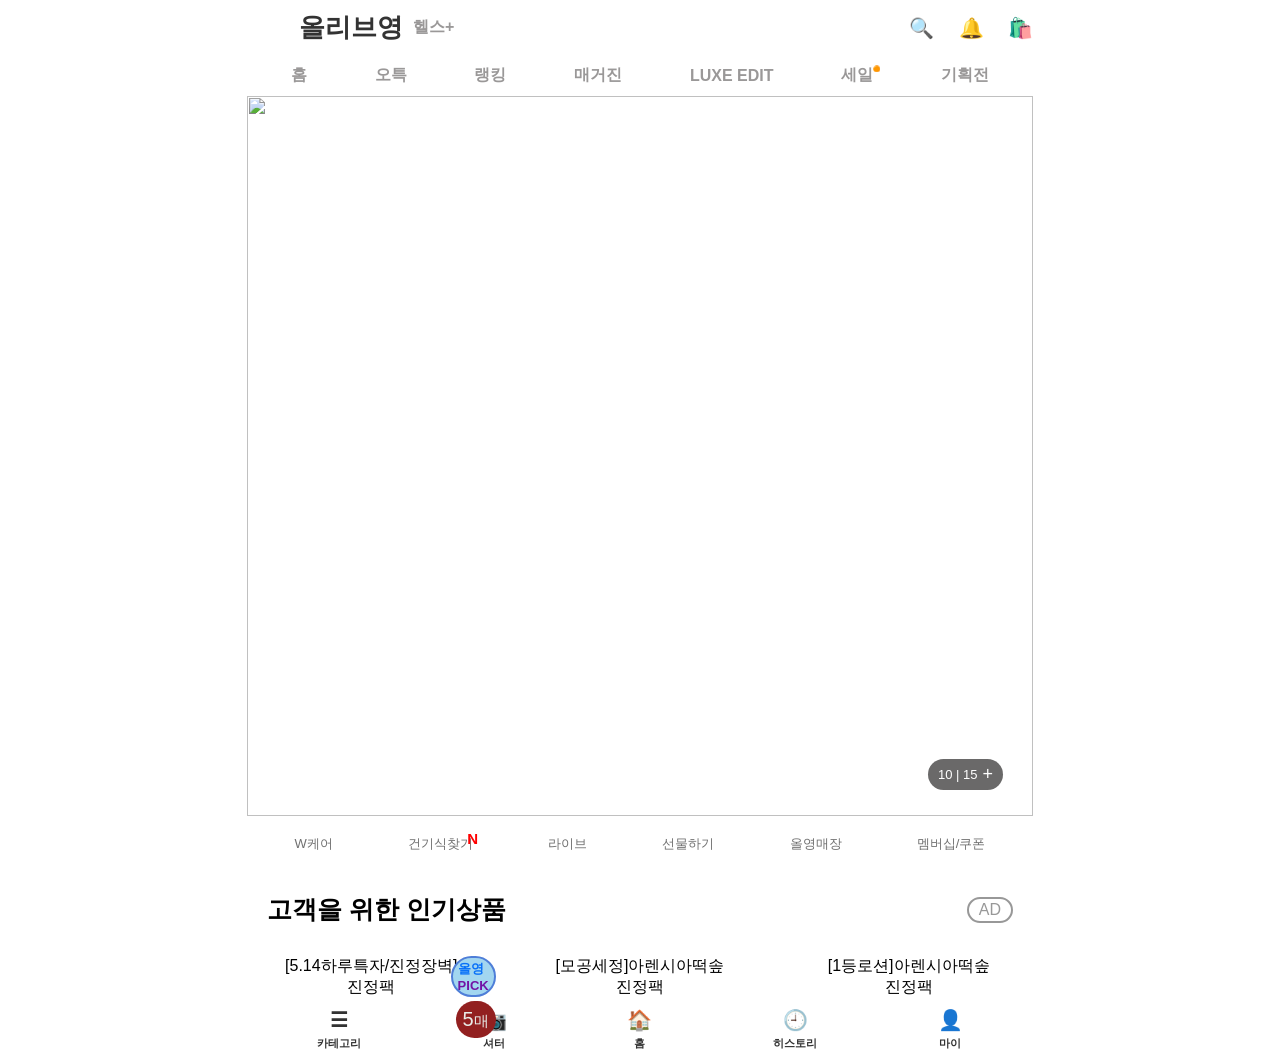
==== docs/index.html @ 8502a647 "gh 클론코딩" ====
<!doctype html>
<html lang="en">
  <head>
    <meta charset="UTF-8" />
    <meta name="viewport" content="width=device-width, initial-scale=1.0" />
    <title>Document</title>
    <link rel="stylesheet" href="style.css" />
  </head>
  <body>
    <header class="header">
      <div class="header-logo">
        <a class="logo" href="#"
          ><img
            class="logo-img"
            src="https://tse-mm.bing.com/th?q=%EC%98%AC%EB%A6%AC%EB%B8%8C+%EC%98%81+%EB%A1%9C%EA%B3%A0%20app"
            alt=""
          />
          <h1>올리브영</h1></a
        >
        <a class="logo-a" href="#"><p>헬스+</p></a>
      </div>
      <div class="header-nav">
        <button>🔍</button>
        <button>🔔</button>
        <button>🛍️</button>
      </div>
    </header>
    <nav class="nav">
      <a href="#">홈</a>
      <a href="#">오특</a>
      <a href="#">랭킹</a>
      <a href="#">매거진</a>
      <a href="#">LUXE EDIT</a>
      <div class="badge">
        <a href="">세일</a>
        <span class="badge badge-sale">🟠</span>
      </div>
      <a href="">기획전</a>
    </nav>
    <main>
      <div class="hero">
        <img
          class="hero-img"
          src="https://encrypted-tbn0.gstatic.com/images?q=tbn:ANd9GcQitkt_QW3lSbnUIrICvQb6qEYSG1apxOniM4vg-8VtZA&s=10"
          alt=""
        />
        <div class="hero-badge">
          <span class="badge-span"
            >10 | 15 <button class="badge-button">+</button></span
          >
        </div>
      </div>
      <nav class="hero-nav">
        <div class="hero-nav-img">
          <a href="#">
            <img src="https://picsum.photos/seed/hero/50/50" alt="" />
            <p>W케어</p>
          </a>
        </div>
        <div class="hero-nav-img hero-nav-badge">
          <a href="#">
            <img src="https://picsum.photos/seed/hero1/50/50" alt="" />
            <p>건기식찾기</p>
            <span class="hero-badge-span">N</span>
          </a>
        </div>
        <div class="hero-nav-img">
          <a href="#">
            <img src="https://picsum.photos/seed/hero3/50/50" alt="" />
            <p>라이브</p>
          </a>
        </div>
        <div class="hero-nav-img">
          <a href="#">
            <img src="https://picsum.photos/seed/hero4/50/50" alt="" />
            <p>선물하기</p>
          </a>
        </div>
        <div class="hero-nav-img">
          <a href="#">
            <img src="https://picsum.photos/seed/hero5/50/50" alt="" />
            <p>올영매장</p>
          </a>
        </div>
        <div class="hero-nav-img">
          <a href="#">
            <img src="https://picsum.photos/seed/hero6/50/50" alt="" />
            <p>멤버십/쿠폰</p>
          </a>
        </div>
      </nav>
      <div class="section-title">
        <h3>고객을 위한 인기상품</h3>
        <p>AD</p>
      </div>
      <section class="product-grid">
        <div class="product-card product-badge">
          <img src="https://picsum.photos/seed/hero7/100/100" alt="" />
          <p>[5.14하루특자/진정장벽]</p>
          <p>진정팩</p>
          <div class="product-badge-pick">
            <span>올영</span>
            <span class="pick">PICK</span>
          </div>
          <span class="product-badge-span"
            >5<span class="badge-font">매</span></span
          >
        </div>
        <div class="product-card">
          <img src="https://picsum.photos/seed/hero8/100/100" alt="" />
          <p>[모공세정]아렌시아떡솦</p>
          <p>진정팩</p>
        </div>
        <div class="product-card">
          <img src="https://picsum.photos/seed/hero9/100/100" alt="" />
          <p>[1등로션]아렌시아떡솦</p>
          <p>진정팩</p>
        </div>
      </section>
    </main>
    <nav class="botton-nav">
      <a href="#" class="nav-item">
        <span class="icon">☰</span>
        <span class="label">카테고리</span>
      </a>
      <a href="#" class="nav-item">
        <span class="icon">📷</span>
        <span class="label">셔터</span>
      </a>
      <a href="#" class="nav-item">
        <span class="icon">🏠</span>
        <span class="label">홈</span>
      </a>
      <a href="#" class="nav-item">
        <span class="icon">🕘</span>
        <span class="label">히스토리</span>
      </a>
      <a href="#" class="nav-item">
        <span class="icon">👤</span>
        <span class="label">마이</span>
      </a>
    </nav>
  </body>
</html>
---- docs/style.css ----
* {
  margin: 0;
  padding: 0;
  box-sizing: border-box;
}

body {
  font-family: "Franklin Gothic Medium", "Arial Narrow", Arial, sans-serif;
}

.header {
  display: flex;
  align-items: center;
  justify-content: space-between;
}
.header-logo {
  display: flex;
  align-items: center;
  justify-content: center;
}

.logo {
  display: flex;
  font-size: 13px;
  gap: 10px;
  padding: 10px;
  text-decoration: none;
  color: #333;
}
.logo img {
  width: 32px;
  height: auto;
}
.logo-a {
  color: #9a9898;
  text-decoration: none;
  font-weight: bold;
}
.header-nav button {
  border: none;
  background-color: white;
  margin-left: 20px;
  font-size: 20px;
  cursor: pointer;
}
nav {
  display: flex;
  align-items: center;
  padding: 10px;
  justify-content: space-around;
}

nav a {
  text-decoration: none;
  color: #9a9898;
  font-weight: bold;
}

.badge {
  position: relative;
}
.badge-sale {
  position: absolute;

  font-size: 6px;
}

main {
  display: flex;
  flex-direction: column;
}
.hero {
  position: relative;
}
.hero-img {
  width: 100%;
  height: 80vh;
}
.badge-span {
  position: absolute;
  display: flex;
  align-items: center;
  justify-content: center;
  right: 30px;
  bottom: 30px;
  padding: 5px 10px 5px 10px;
  border-radius: 20px;
  background-color: #6a6969;
  color: white;
  font-size: 13px;
  gap: 5px;
}
.badge-button {
  border: none;
  font-size: 18px;
  color: white;
  background-color: #6a6969;
  cursor: pointer;
}
.hero-nav {
  display: flex;
  justify-content: space-around;
  align-items: center;
}
.hero-nav-img a {
  display: flex;
  flex-direction: column;
  align-items: center;
  justify-content: center;
  color: #707070;
  font-weight: 500;
  font-size: 13px;
  margin-bottom: 10px;
}
.hero-nav-img img {
  border-radius: 16px;
  margin-bottom: 5px;
}
.hero-nav-badge {
  position: relative;
}
.hero-badge-span {
  position: absolute;
  color: red;
  top: 0px;
  right: -5px;
  font-size: 15px;
  font-weight: bold;
}
.section-title {
  display: flex;
  align-items: center;
  justify-content: space-between;
  padding: 20px;
}
.section-title h3 {
  font-size: 25px;
  font-weight: bold;
}
.section-title p {
  color: #989898;
  padding: 2px 10px 2px 10px;
  border-radius: 15px;
  border: 2px solid #989898;
}
.product-grid {
  display: flex;
  gap: 20px;
}
.product-card img {
  border-radius: 10px;
  width: 100%;
  margin-bottom: 10px;
}
.product-card {
  width: calc((100% - 40px) / 3);
  display: flex;
  flex-direction: column;
  align-items: center;
}
.product-badge {
  position: relative;
}
.product-badge-pick {
  position: absolute;
  right: 0px;
  top: 10px;
  border: 2px solid rgb(78, 126, 216);
  border-radius: 30px;
  padding: 2px 5px 2px 5px;
  color: #0a71f8;
  font-weight: bold;
  background-color: rgb(162, 214, 240);
  z-index: 1000;
}
.product-badge-pick span {
  display: block;
  font-size: 13px;
}
.product-badge-span {
  position: absolute;
  top: 55px;
  right: 0px;
  font-size: 20px;
  border-radius: 30px;
  padding: 7px 7px 7px 7px;
  color: #e9ece8;
  background-color: rgb(146, 32, 32);
}
.badge-font {
  font-size: 15px;
}
.pick {
  font-weight: bold;
  color: rgb(114, 19, 165);
}
.botton-nav {
  .bottom-nav {
    position: fixed;
    bottom: 0;
    left: 0;
    width: 100%;
  }
}

.nav-item {
  display: flex;
  flex-direction: column; /* 아이콘 위, 글자 아래로 쌓기 */
  align-items: center;
  gap: 4px;
  text-decoration: none;
  color: #333;
  font-size: 11px;
}

.icon {
  font-size: 20px;
}
.header,
.botton-nav,
.nav,
main {
  max-width: 786px;
  margin: 0 auto;
}
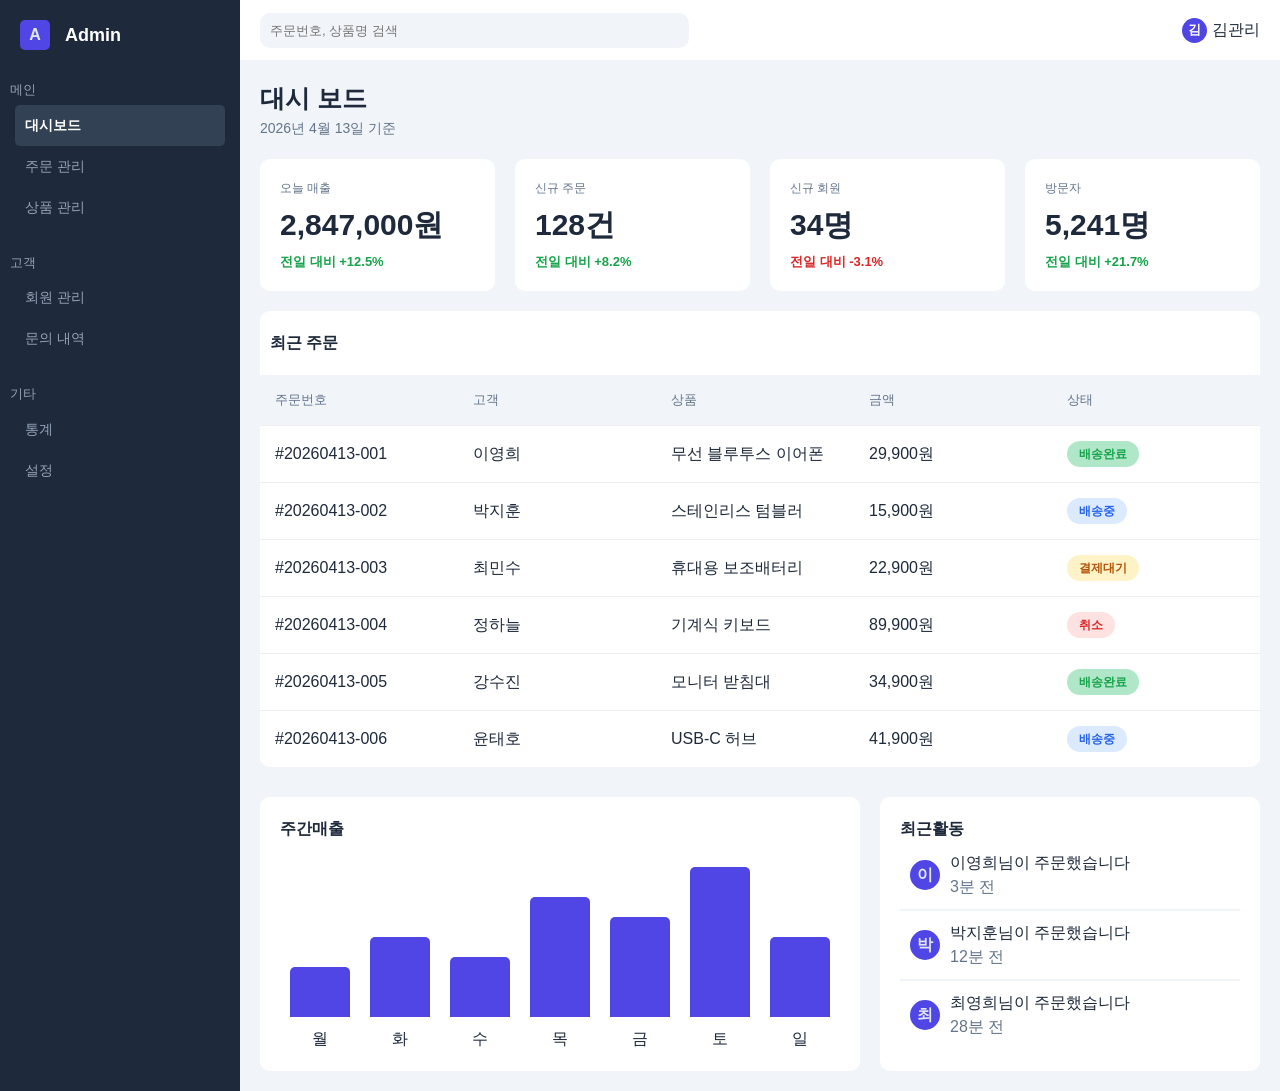
==== commit bd8205c1: "GitHub Pages를 ch11 관리자화면 클론으로 변경 기존 docs 내용은 docs/ch-coopang 폴더로 이동" ====
--- a/docs/index.html
+++ b/docs/index.html
@@ -7,138 +7,203 @@
     <link rel="stylesheet" href="style.css" />
   </head>
   <body>
-    <header class="header">
-      <div class="header-logo">
-        <a class="logo" href="#"
-          ><img
-            class="logo-img"
-            src="https://tse-mm.bing.com/th?q=%EC%98%AC%EB%A6%AC%EB%B8%8C+%EC%98%81+%EB%A1%9C%EA%B3%A0%20app"
-            alt=""
+    <div class="layout">
+      <aside class="sidebar">
+        <div class="account">
+          <span class="account-span">A</span>
+          <h2 class="account-name">Admin</h2>
+        </div>
+        <div class="menu-group">
+          <p class="category-title">메인</p>
+          <div class="menu-list">
+            <p class="choice">대시보드</p>
+            <p>주문 관리</p>
+            <p>상품 관리</p>
+          </div>
+        </div>
+        <div class="menu-group">
+          <p class="category-title">고객</p>
+          <div class="menu-list">
+            <p>회원 관리</p>
+            <p>문의 내역</p>
+          </div>
+        </div>
+        <div class="menu-group">
+          <p class="category-title">기타</p>
+          <div class="menu-list">
+            <p>통계</p>
+            <p>설정</p>
+          </div>
+        </div>
+      </aside>
+      <main class="main-content">
+        <div class="topbar">
+          <input
+            class="topbar-input"
+            type="text"
+            placeholder="주문번호, 상품명 검색"
           />
-          <h1>올리브영</h1></a
-        >
-        <a class="logo-a" href="#"><p>헬스+</p></a>
-      </div>
-      <div class="header-nav">
-        <button>🔍</button>
-        <button>🔔</button>
-        <button>🛍️</button>
-      </div>
-    </header>
-    <nav class="nav">
-      <a href="#">홈</a>
-      <a href="#">오특</a>
-      <a href="#">랭킹</a>
-      <a href="#">매거진</a>
-      <a href="#">LUXE EDIT</a>
-      <div class="badge">
-        <a href="">세일</a>
-        <span class="badge badge-sale">🟠</span>
-      </div>
-      <a href="">기획전</a>
-    </nav>
-    <main>
-      <div class="hero">
-        <img
-          class="hero-img"
-          src="https://encrypted-tbn0.gstatic.com/images?q=tbn:ANd9GcQitkt_QW3lSbnUIrICvQb6qEYSG1apxOniM4vg-8VtZA&s=10"
-          alt=""
-        />
-        <div class="hero-badge">
-          <span class="badge-span"
-            >10 | 15 <button class="badge-button">+</button></span
-          >
-        </div>
-      </div>
-      <nav class="hero-nav">
-        <div class="hero-nav-img">
-          <a href="#">
-            <img src="https://picsum.photos/seed/hero/50/50" alt="" />
-            <p>W케어</p>
-          </a>
-        </div>
-        <div class="hero-nav-img hero-nav-badge">
-          <a href="#">
-            <img src="https://picsum.photos/seed/hero1/50/50" alt="" />
-            <p>건기식찾기</p>
-            <span class="hero-badge-span">N</span>
-          </a>
-        </div>
-        <div class="hero-nav-img">
-          <a href="#">
-            <img src="https://picsum.photos/seed/hero3/50/50" alt="" />
-            <p>라이브</p>
-          </a>
-        </div>
-        <div class="hero-nav-img">
-          <a href="#">
-            <img src="https://picsum.photos/seed/hero4/50/50" alt="" />
-            <p>선물하기</p>
-          </a>
-        </div>
-        <div class="hero-nav-img">
-          <a href="#">
-            <img src="https://picsum.photos/seed/hero5/50/50" alt="" />
-            <p>올영매장</p>
-          </a>
-        </div>
-        <div class="hero-nav-img">
-          <a href="#">
-            <img src="https://picsum.photos/seed/hero6/50/50" alt="" />
-            <p>멤버십/쿠폰</p>
-          </a>
-        </div>
-      </nav>
-      <div class="section-title">
-        <h3>고객을 위한 인기상품</h3>
-        <p>AD</p>
-      </div>
-      <section class="product-grid">
-        <div class="product-card product-badge">
-          <img src="https://picsum.photos/seed/hero7/100/100" alt="" />
-          <p>[5.14하루특자/진정장벽]</p>
-          <p>진정팩</p>
-          <div class="product-badge-pick">
-            <span>올영</span>
-            <span class="pick">PICK</span>
-          </div>
-          <span class="product-badge-span"
-            >5<span class="badge-font">매</span></span
-          >
-        </div>
-        <div class="product-card">
-          <img src="https://picsum.photos/seed/hero8/100/100" alt="" />
-          <p>[모공세정]아렌시아떡솦</p>
-          <p>진정팩</p>
-        </div>
-        <div class="product-card">
-          <img src="https://picsum.photos/seed/hero9/100/100" alt="" />
-          <p>[1등로션]아렌시아떡솦</p>
-          <p>진정팩</p>
-        </div>
-      </section>
-    </main>
-    <nav class="botton-nav">
-      <a href="#" class="nav-item">
-        <span class="icon">☰</span>
-        <span class="label">카테고리</span>
-      </a>
-      <a href="#" class="nav-item">
-        <span class="icon">📷</span>
-        <span class="label">셔터</span>
-      </a>
-      <a href="#" class="nav-item">
-        <span class="icon">🏠</span>
-        <span class="label">홈</span>
-      </a>
-      <a href="#" class="nav-item">
-        <span class="icon">🕘</span>
-        <span class="label">히스토리</span>
-      </a>
-      <a href="#" class="nav-item">
-        <span class="icon">👤</span>
-        <span class="label">마이</span>
-      </a>
-    </nav>
+          <div class="user">
+            <span class="user-icon">김</span>
+            <span class="user-name">김관리</span>
+          </div>
+        </div>
+        <div class="main-page">
+          <div class="page">
+            <div class="page-header">
+              <h4 class="header-title">대시 보드</h4>
+              <p>2026년 4월 13일 기준</p>
+            </div>
+          </div>
+          <div class="statistics-card">
+            <div class="card">
+              <p class="card-title">오늘 매출</p>
+              <p class="card-main">2,847,000원</p>
+              <p class="daily-change">전일 대비 +12.5%</p>
+            </div>
+            <div class="card">
+              <p class="card-title">신규 주문</p>
+              <p class="card-main">128건</p>
+              <p class="daily-change">전일 대비 +8.2%</p>
+            </div>
+            <div class="card">
+              <p class="card-title">신규 회원</p>
+              <p class="card-main">34명</p>
+              <p class="daily-change minus">전일 대비 -3.1%</p>
+            </div>
+            <div class="card">
+              <p class="card-title">방문자</p>
+              <p class="card-main">5,241명</p>
+              <p class="daily-change">전일 대비 +21.7%</p>
+            </div>
+          </div>
+          <div class="orderList">
+            <h4 class="orderList-title">최근 주문</h4>
+            <ul class="order-list">
+              <li class="order-row order-row-head">
+                <span class="col-id">주문번호</span>
+                <span class="col-customer">고객</span>
+                <span class="col-product">상품</span>
+                <span class="col-price">금액</span>
+                <span class="col-status">상태</span>
+              </li>
+              <li class="order-row">
+                <span class="col-id">#20260413-001</span>
+                <span class="col-customer">이영희</span>
+                <span class="col-product">무선 블루투스 이어폰</span>
+                <span class="col-price">29,900원</span>
+                <span class="col-status"
+                  ><span class="badge order-end">배송완료</span></span
+                >
+              </li>
+              <li class="order-row">
+                <span class="col-id">#20260413-002</span>
+                <span class="col-customer">박지훈</span>
+                <span class="col-product">스테인리스 텀블러</span>
+                <span class="col-price">15,900원</span>
+                <span class="col-status"
+                  ><span class="badge order-ing">배송중</span></span
+                >
+              </li>
+              <li class="order-row">
+                <span class="col-id">#20260413-003</span>
+                <span class="col-customer">최민수</span>
+                <span class="col-product">휴대용 보조배터리</span>
+                <span class="col-price">22,900원</span>
+                <span class="col-status"
+                  ><span class="badge order-waiting">결제대기</span></span
+                >
+              </li>
+              <li class="order-row">
+                <span class="col-id">#20260413-004</span>
+                <span class="col-customer">정하늘</span>
+                <span class="col-product">기계식 키보드</span>
+                <span class="col-price">89,900원</span>
+                <span class="col-status"
+                  ><span class="badge order-cancel">취소</span></span
+                >
+              </li>
+              <li class="order-row">
+                <span class="col-id">#20260413-005</span>
+                <span class="col-customer">강수진</span>
+                <span class="col-product">모니터 받침대</span>
+                <span class="col-price">34,900원</span>
+                <span class="col-status"
+                  ><span class="badge order-end">배송완료</span></span
+                >
+              </li>
+              <li class="order-row last-row">
+                <span class="col-id">#20260413-006</span>
+                <span class="col-customer">윤태호</span>
+                <span class="col-product">USB-C 허브</span>
+                <span class="col-price">41,900원</span>
+                <span class="col-status"
+                  ><span class="badge order-ing">배송중</span></span
+                >
+              </li>
+            </ul>
+          </div>
+          <div class="last-list">
+            <div class="weekly-sales">
+              <p class="week-title">주간매출</p>
+              <div class="week">
+                <div class="day">
+                  <p class="bar bar1"></p>
+                  <p>월</p>
+                </div>
+                <div class="day">
+                  <p class="bar bar2"></p>
+                  <p>화</p>
+                </div>
+                <div class="day">
+                  <p class="bar bar3"></p>
+                  <p>수</p>
+                </div>
+                <div class="day">
+                  <p class="bar bar4"></p>
+                  <p>목</p>
+                </div>
+                <div class="day">
+                  <p class="bar bar5"></p>
+                  <p>금</p>
+                </div>
+                <div class="day">
+                  <p class="bar bar6"></p>
+                  <p>토</p>
+                </div>
+                <div class="day">
+                  <p class="bar bar7"></p>
+                  <p>일</p>
+                </div>
+              </div>
+            </div>
+            <div class="recent-activities">
+              <p class="recent-title">최근활동</p>
+              <div class="recent-box box1">
+                <p class="box-icon">이</p>
+                <div box>
+                  <p class="box-title">이영희님이 주문했습니다</p>
+                  <p class="box-p">3분 전</p>
+                </div>
+              </div>
+              <div class="recent-box box1">
+                <p class="box-icon">박</p>
+                <div box>
+                  <p class="box-title">박지훈님이 주문했습니다</p>
+                  <p class="box-p">12분 전</p>
+                </div>
+              </div>
+              <div class="recent-box">
+                <p class="box-icon">최</p>
+                <div box>
+                  <p class="box-title">최영희님이 주문했습니다</p>
+                  <p class="box-p">28분 전</p>
+                </div>
+              </div>
+            </div>
+          </div>
+        </div>
+      </main>
+    </div>
   </body>
 </html>
--- a/docs/style.css
+++ b/docs/style.css
@@ -1,3 +1,27 @@
+/* ================================
+   CSS 변수: 색상 테마
+================================ */
+:root {
+  /* 사이드바 (어두운 영역) */
+  --ad-side: #1e293b;
+  --ad-side-text: #94a3b8;
+  --ad-side-active: #334155;
+
+  /* 본문 (밝은 영역) */
+  --ad-bg: #f1f5f9; /* 페이지 배경 */
+  --ad-surface: #ffffff; /* 카드 배경 */
+  --ad-line: #e2e8f0; /* 테두리 */
+  --ad-text: #1e293b; /* 본문 글자 */
+  --ad-sub: #64748b; /* 보조 글자 */
+
+  --ad-primary: #4f46e5; /* 강조, 차트 막대 */
+  --ad-up: #16a34a; /* 증가 */
+  --ad-down: #dc2626; /* 감소 */
+}
+
+/* ================================
+   1단계: 리셋 / 전역 스타일
+================================ */
 * {
   margin: 0;
   padding: 0;
@@ -5,221 +29,406 @@
 }
 
 body {
-  font-family: "Franklin Gothic Medium", "Arial Narrow", Arial, sans-serif;
-}
-
-.header {
-  display: flex;
-  align-items: center;
+  font-family: -apple-system, "Segoe UI", "Malgun Gothic", sans-serif;
+  background: var(--ad-bg);
+  color: var(--ad-text);
+  line-height: 1.5;
+}
+
+a {
+  text-decoration: none;
+  color: inherit;
+}
+
+ul {
+  list-style: none; /* 목록 앞의 점을 없앤다 */
+}
+
+/* 2단계 레이아웃  */
+.layout {
+  display: flex;
+}
+/* 사이드바  */
+.sidebar {
+  display: flex;
+  flex-direction: column;
+  width: 240px;
+  padding: 10px;
+  gap: 20px;
+  background-color: var(--ad-side);
+}
+.account {
+  display: flex;
+  align-items: center;
+  gap: 15px;
+  padding: 10px;
+}
+.menu-list {
+  padding: 5px;
+}
+/*  메인*/
+.main-content {
+  display: flex;
+  flex-direction: column;
+  flex: 1;
+  background-color: var(--ad-bg);
+}
+.main-page {
+  padding: 20px;
+}
+
+.topbar {
+  width: 100%;
+  display: flex;
+  height: 60px;
   justify-content: space-between;
-}
-.header-logo {
-  display: flex;
+  align-items: center;
+}
+.page {
+  display: flex;
+  flex-direction: column;
+  flex: 1;
+}
+
+.statistics-card {
+  flex: 1;
+  margin-top: 20px;
+  display: flex;
+  gap: 20px;
+  margin-bottom: 20px;
+  justify-content: space-around;
+}
+.card {
+  display: flex;
+  flex-direction: column;
+  gap: 5px;
+}
+
+.orderList {
+  display: flex;
+  flex-direction: column;
+}
+
+.last-list {
+  margin-top: 30px;
+  /* height: 200px; */
+  display: flex;
+  gap: 20px;
+}
+.weekly-sales {
+  width: 60%;
+  display: flex;
+  flex-direction: column;
+  padding: 20px;
+  justify-content: space-between;
+  gap: 50px;
+  background-color: var(--ad-surface);
+  border-radius: 10px;
+}
+.week {
+  display: flex;
+  align-items: flex-end;
+  justify-content: space-around;
+  height: 160px;
+}
+.recent-activities {
+  flex: 1;
+  display: flex;
+  flex-direction: column;
+}
+.recent-box {
+  display: flex;
+  gap: 10px;
+}
+/* 컴퍼넌트 꾸미기  */
+/* 사이드바 */
+.account-name {
+  font-size: 18px;
+  color: var(--ad-surface);
+}
+.account-span {
+  display: flex;
+  height: 30px;
+  width: 30px;
+  background-color: var(--ad-primary);
   align-items: center;
   justify-content: center;
-}
-
-.logo {
-  display: flex;
+  font-weight: bold;
+  color: var(--ad-line);
+  border-radius: 5px;
+}
+.menu-group {
+  color: var(--ad-side-text);
+}
+.category-title {
   font-size: 13px;
-  gap: 10px;
+}
+.choice {
+  background-color: var(--ad-side-active);
+  color: var(--ad-surface);
+  font-weight: bolder;
+}
+.menu-list p {
+  padding: 10px 10px;
+  border-radius: 5px;
+  font-size: 14px;
+}
+
+/* 메인 */
+
+.topbar {
+  background-color: var(--ad-surface);
+  padding: 10px 20px;
+}
+.topbar-input {
+  border: none;
+  background-color: var(--ad-bg);
+  padding: 10px 250px 10px 10px;
+  border-radius: 10px;
+}
+.user-icon {
+  color: var(--ad-surface);
+  font-weight: bold;
+  font-size: 13px;
+  background-color: var(--ad-primary);
+  height: 25px;
+  width: 25px;
+  display: flex;
+  border-radius: 50%;
+  align-items: center;
+  justify-content: center;
+  font-weight: bold;
+}
+.user {
+  display: flex;
+  justify-content: center;
+  gap: 5px;
+}
+
+.header-title {
+  font-size: 25px;
+}
+.page-header p {
+  color: var(--ad-sub);
+  font-size: 14px;
+}
+
+.card {
+  flex: 1;
+  flex-wrap: wrap;
+  background-color: var(--ad-surface);
+  padding: 20px;
+  border-radius: 10px;
+}
+
+.card-title {
+  font-size: 12px;
+  color: var(--ad-sub);
+}
+
+.card-main {
+  font-size: 30px;
+  font-weight: bold;
+  white-space: nowrap;
+}
+
+.daily-change {
+  font-size: 13px;
+  font-weight: bold;
+  color: var(--ad-up);
+}
+.minus {
+  color: var(--ad-down);
+}
+.orderList-title {
+  padding: 20px 10px;
+  background: var(--ad-surface);
+  border-radius: 10px 10px 0px 0px;
+}
+
+/* 최근 주문 (ul/li 구조) */
+.order-list {
+  display: flex;
+  flex-direction: column;
+  background-color: var(--ad-surface);
+}
+
+.order-row {
+  display: flex;
+  min-width: 850px;
+  align-items: center;
+  white-space: nowrap;
+  padding: 15px;
+  gap: 20px;
+
+  border-bottom: 1px solid #eee;
+}
+
+.order-row:last-child {
+  border-bottom: none;
+  border-radius: 0 0 10px 10px;
+}
+
+.order-row-head {
+  background-color: var(--ad-bg);
+  color: var(--ad-sub);
+  font-size: 13px;
+}
+
+.order-row > span {
+  flex: 1;
+}
+.col-id {
+  flex: 1.2;
+}
+.col-product {
+  flex: 2;
+}
+
+.badge {
+  display: inline-block;
+  padding: 4px 12px;
+  border-radius: 999px;
+  font-size: 12px;
+  font-weight: bold;
+}
+
+.order-end {
+  color: var(--ad-up);
+  background-color: rgb(176, 231, 200);
+}
+.order-ing {
+  color: #2563eb;
+  background-color: rgb(219, 234, 254);
+}
+.order-waiting {
+  color: #b45309;
+  background-color: rgb(254, 243, 199);
+}
+.order-cancel {
+  color: var(--ad-down);
+  background-color: rgb(254, 226, 226);
+}
+.order-list {
+  border-radius: 0 0 10px 10px;
+  overflow: hidden;
+}
+.week-title {
+  font-weight: bold;
+}
+.day {
+  text-align: center;
+}
+.bar {
+  margin-bottom: 10px;
+  width: 60px;
+  height: 50px;
+  background-color: var(--ad-primary);
+  border-radius: 5px 5px 0 0;
+}
+.bar2 {
+  height: 80px;
+}
+.bar3 {
+  height: 60px;
+}
+.bar4 {
+  height: 120px;
+}
+.bar5 {
+  height: 100px;
+}
+.bar6 {
+  height: 150px;
+}
+.bar7 {
+  height: 80px;
+}
+/* 이거 구조할떄 테이블로 잘못짠부분 +
++ li로 리스트 만든거 css 한부분 + weekly-sales +
+css구조(weekly-sales) 만드는 부분등등 헷갈리는거 제대로 정리해줘 */
+
+.recent-activities {
+  padding: 20px;
+  background-color: var(--ad-surface);
+  border-radius: 10px;
+}
+
+.recent-title {
+  font-weight: bold;
+}
+
+.recent-box {
+  display: flex;
   padding: 10px;
-  text-decoration: none;
-  color: #333;
-}
-.logo img {
-  width: 32px;
-  height: auto;
-}
-.logo-a {
-  color: #9a9898;
-  text-decoration: none;
-  font-weight: bold;
-}
-.header-nav button {
-  border: none;
-  background-color: white;
-  margin-left: 20px;
-  font-size: 20px;
-  cursor: pointer;
-}
-nav {
-  display: flex;
-  align-items: center;
-  padding: 10px;
-  justify-content: space-around;
-}
-
-nav a {
-  text-decoration: none;
-  color: #9a9898;
-  font-weight: bold;
-}
-
-.badge {
-  position: relative;
-}
-.badge-sale {
-  position: absolute;
-
-  font-size: 6px;
-}
-
-main {
-  display: flex;
-  flex-direction: column;
-}
-.hero {
-  position: relative;
-}
-.hero-img {
-  width: 100%;
-  height: 80vh;
-}
-.badge-span {
-  position: absolute;
-  display: flex;
+  align-items: center;
+}
+
+.box-icon {
+  display: flex;
+  height: 30px;
+  width: 30px;
+  background-color: var(--ad-primary);
   align-items: center;
   justify-content: center;
-  right: 30px;
-  bottom: 30px;
-  padding: 5px 10px 5px 10px;
-  border-radius: 20px;
-  background-color: #6a6969;
-  color: white;
-  font-size: 13px;
-  gap: 5px;
-}
-.badge-button {
-  border: none;
-  font-size: 18px;
-  color: white;
-  background-color: #6a6969;
-  cursor: pointer;
-}
-.hero-nav {
-  display: flex;
-  justify-content: space-around;
-  align-items: center;
-}
-.hero-nav-img a {
-  display: flex;
-  flex-direction: column;
-  align-items: center;
-  justify-content: center;
-  color: #707070;
-  font-weight: 500;
-  font-size: 13px;
-  margin-bottom: 10px;
-}
-.hero-nav-img img {
-  border-radius: 16px;
-  margin-bottom: 5px;
-}
-.hero-nav-badge {
-  position: relative;
-}
-.hero-badge-span {
-  position: absolute;
-  color: red;
-  top: 0px;
-  right: -5px;
-  font-size: 15px;
-  font-weight: bold;
-}
-.section-title {
-  display: flex;
-  align-items: center;
-  justify-content: space-between;
-  padding: 20px;
-}
-.section-title h3 {
-  font-size: 25px;
-  font-weight: bold;
-}
-.section-title p {
-  color: #989898;
-  padding: 2px 10px 2px 10px;
-  border-radius: 15px;
-  border: 2px solid #989898;
-}
-.product-grid {
-  display: flex;
-  gap: 20px;
-}
-.product-card img {
-  border-radius: 10px;
-  width: 100%;
-  margin-bottom: 10px;
-}
-.product-card {
-  width: calc((100% - 40px) / 3);
-  display: flex;
-  flex-direction: column;
-  align-items: center;
-}
-.product-badge {
-  position: relative;
-}
-.product-badge-pick {
-  position: absolute;
-  right: 0px;
-  top: 10px;
-  border: 2px solid rgb(78, 126, 216);
-  border-radius: 30px;
-  padding: 2px 5px 2px 5px;
-  color: #0a71f8;
-  font-weight: bold;
-  background-color: rgb(162, 214, 240);
-  z-index: 1000;
-}
-.product-badge-pick span {
-  display: block;
-  font-size: 13px;
-}
-.product-badge-span {
-  position: absolute;
-  top: 55px;
-  right: 0px;
-  font-size: 20px;
-  border-radius: 30px;
-  padding: 7px 7px 7px 7px;
-  color: #e9ece8;
-  background-color: rgb(146, 32, 32);
-}
-.badge-font {
-  font-size: 15px;
-}
-.pick {
-  font-weight: bold;
-  color: rgb(114, 19, 165);
-}
-.botton-nav {
-  .bottom-nav {
-    position: fixed;
-    bottom: 0;
-    left: 0;
+  font-weight: bold;
+  color: var(--ad-line);
+  border-radius: 50%;
+}
+.box-p {
+  color: var(--ad-sub);
+}
+
+.box1 {
+  border-bottom: 2px solid var(--ad-bg);
+}
+
+@media (max-width: 768px) {
+  .layout {
+    flex-direction: column;
+  }
+
+  .sidebar {
     width: 100%;
-  }
-}
-
-.nav-item {
-  display: flex;
-  flex-direction: column; /* 아이콘 위, 글자 아래로 쌓기 */
-  align-items: center;
-  gap: 4px;
-  text-decoration: none;
-  color: #333;
-  font-size: 11px;
-}
-
-.icon {
-  font-size: 20px;
-}
-.header,
-.botton-nav,
-.nav,
-main {
-  max-width: 786px;
-  margin: 0 auto;
-}
+    flex-direction: row;
+    flex-wrap: wrap;
+    align-items: center;
+    gap: 10px;
+    padding: 10px;
+  }
+
+  .menu-group {
+    display: flex;
+    height: auto;
+    align-items: center;
+  }
+
+  .menu-list {
+    display: flex;
+    gap: 8px;
+  }
+
+  .category-title {
+    margin-right: 10px;
+  }
+
+  .statistics-card {
+    flex-direction: column;
+  }
+
+  .last-list {
+    flex-direction: column;
+  }
+
+  .weekly-sales {
+    width: 100%;
+  }
+
+  .bar {
+    width: 30px;
+  }
+
+  .topbar-input {
+    padding: 10px 80px 10px 10px;
+  }
+}
